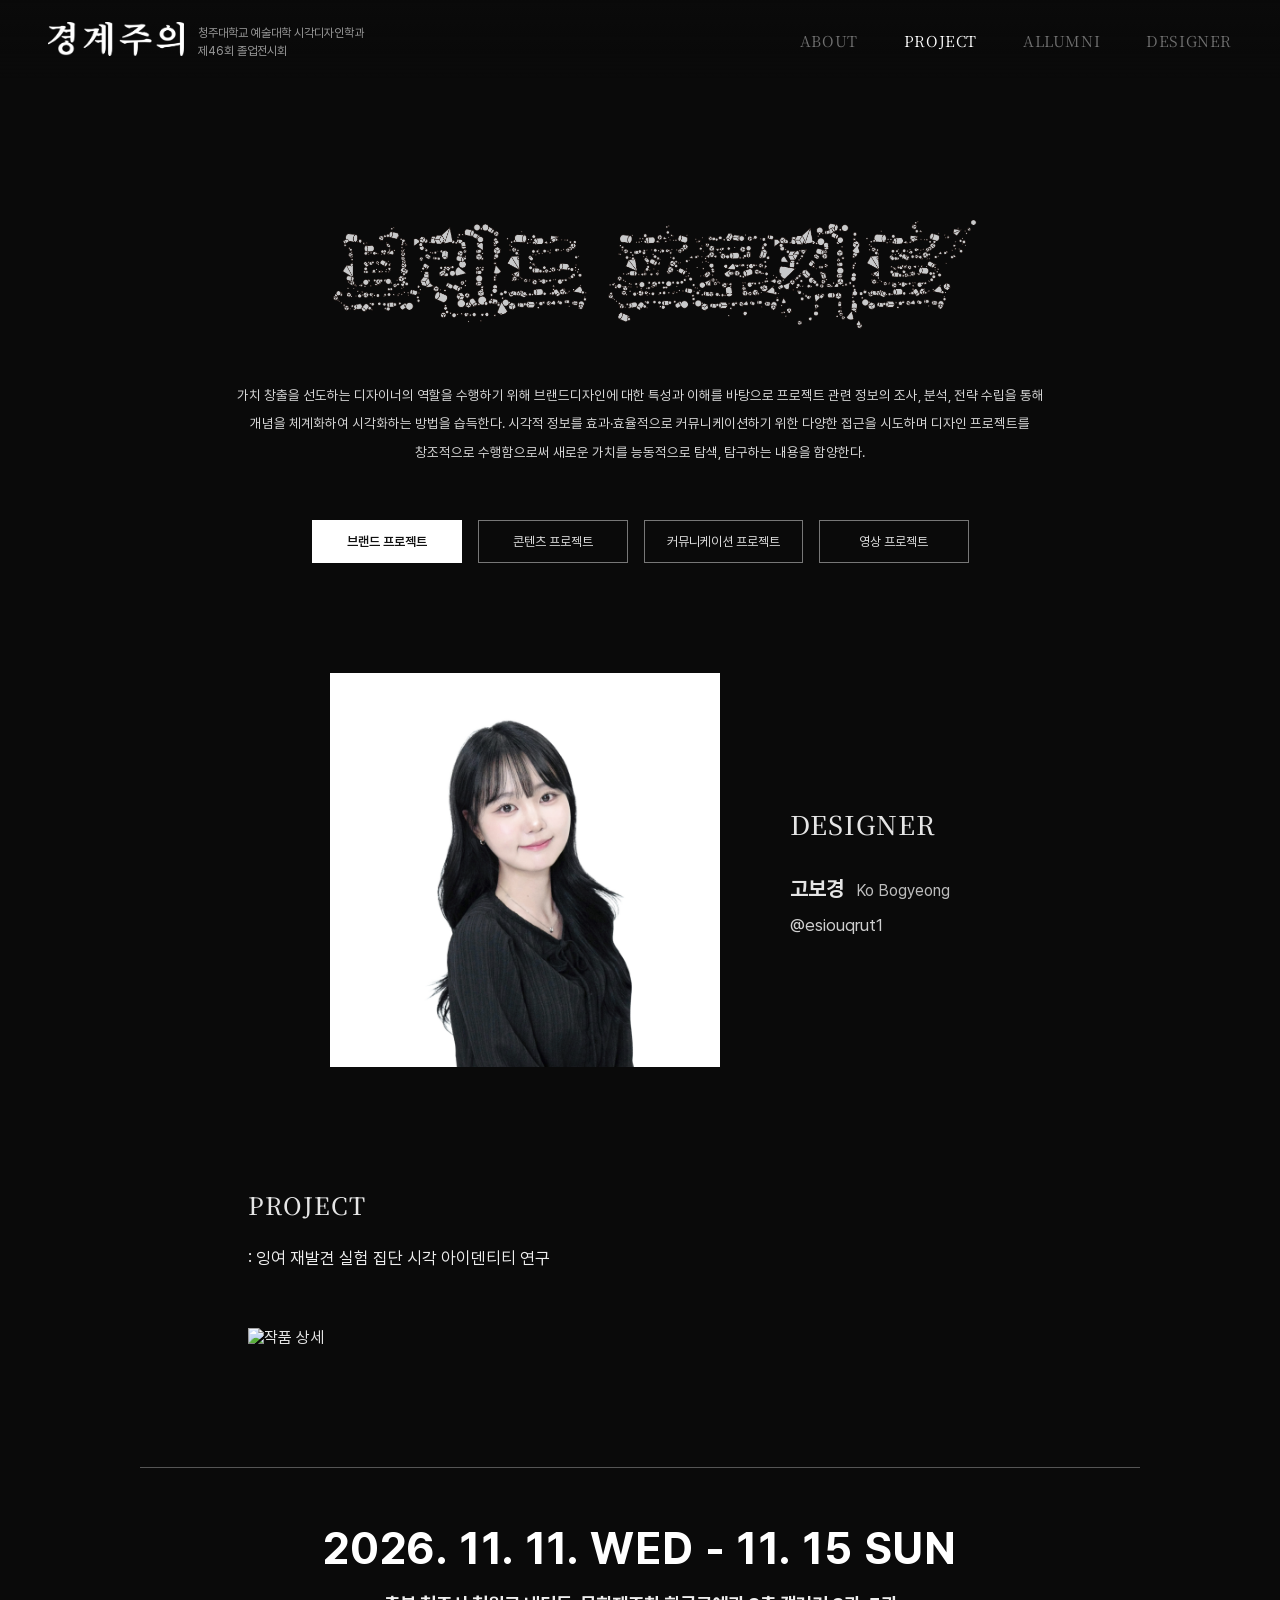
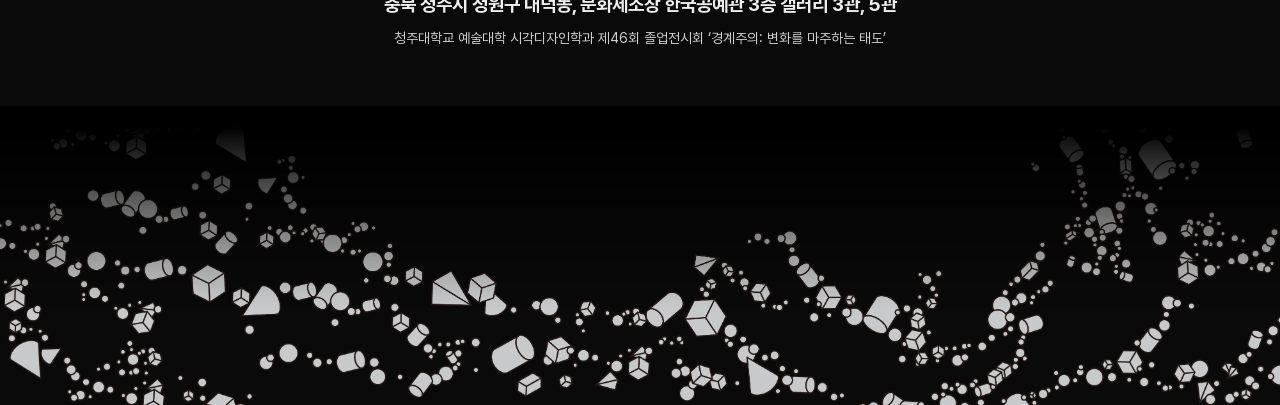
==== 1.html @ 380dfaa7 "Initial commit" ====
<!DOCTYPE html>
<html lang="ko">
<head>
<meta charset="UTF-8">
<meta name="viewport" content="width=device-width, initial-scale=1.0">
<title>브랜드 프로젝트 작품 상세 | 경계주의 - 청주대학교 시각디자인학과 제46회 졸업전시회</title>
<link rel="stylesheet" href="css/style.css">
</head>
<body>
<header class="topbar">
  <a class="brand" href="index.html">
    <!-- 모든 페이지 상단 왼쪽 로고: 경계주의.png -->
    <img src="images/logo.png" alt="경계주의">
    <div class="sub">청주대학교 예술대학 시각디자인학과<br>제46회 졸업전시회</div>
  </a>
  <nav class="gnb">
    <a href="about.html">ABOUT</a>
    <a href="project_brand.html" class="active">PROJECT</a>
    <a href="alumni.html">ALLUMNI</a>
    <a href="designer.html">DESIGNER</a>
  </nav>
</header>
<main class="page">
  <div class="proj-title"><img src="images/title-brand.png" alt="브랜드 프로젝트"></div>
  <div class="proj-intro">가치 창출을 선도하는 디자이너의 역할을 수행하기 위해 브랜드디자인에 대한 특성과 이해를 바탕으로 프로젝트 관련 정보의 조사, 분석, 전략 수립을 통해<br>개념을 체계화하여 시각화하는 방법을 습득한다. 시각적 정보를 효과·효율적으로 커뮤니케이션하기 위한 다양한 접근을 시도하며 디자인 프로젝트를</br> 창조적으로 수행함으로써 새로운 가치를 능동적으로 탐색, 탐구하는 내용을 함양한다.</br></div>
  <div class="proj-tabs">
    <a href="project_brand.html" class="on">브랜드 프로젝트</a>
    <a href="project_content.html">콘텐츠 프로젝트</a>
    <a href="project_comm.html">커뮤니케이션 프로젝트</a>
    <a href="project_video.html">영상 프로젝트</a>
  </div>

  <!-- ===== 학생별로 아래 내용 수정: 디테일얼굴 / 이름 / 영문이름 / 인스타 ===== -->
  <section class="detail-designer">
    <!-- 디테일얼굴 : 학생마다 다름, 추후 교체 (images/students/student-02.png) -->
    <div class="dface"><img src="images/students/student-02.png" alt="디자이너"></div>
    <div>
      <h3>DESIGNER</h3>
      <div class="dname">고보경<span class="en">Ko Bogyeong</span></div>
      <div class="dinsta">@esiouqrut1</div>
    </div>
  </section>

  <section class="detail-proj">
    <h3>PROJECT</h3>
    <!-- 프로젝트 설명 문구 : 학생마다 다름, 추후 수정 -->
    <div class="pdesc">: 잉여 재발견 실험 집단 시각 아이덴티티 연구</div>
    <!-- 작품사진디테일 : 학생마다 다름, 추후 교체 (images/work-detail1.png) -->
    <div class="pimg"><img alt="작품 상세"></div>
  </section>
</main>
<footer class="footer">
  <div class="footer-info">
    <hr class="footer-line">
    <div class="f-date">2026. 11. 11. WED - 11. 15 SUN</div>
    <div class="f-place">충북 청주시 청원구 내덕동, 문화제조창 한국공예관 3층 갤러리 3관, 5관</div>
    <div class="f-desc">청주대학교 예술대학 시각디자인학과 제46회 졸업전시회 &lsquo;경계주의: 변화를 마주하는 태도&rsquo;</div>
  </div>
  <!-- 모든 페이지 하단: 바닥.png -->
  <div class="footer-bg"><img src="images/footer-bg2.png" alt=""></div>
</footer>
<script src="js/main.js"></script>
<script src="js/project-detail.js"></script>
</body>
</html>
---- css/style.css ----
/* ===== 경계주의 졸업전시 사이트 공통 스타일 ===== */
/* 본문: 프리텐다드 / 영문·메뉴: 명조(세리프) */
@import url('https://fonts.googleapis.com/css2?family=Noto+Serif+KR:wght@400;500;600;700&display=swap');

@font-face{font-family:'Pretendard';font-style:normal;font-weight:400;font-display:swap;src:url('../fonts/Pretendard-Regular.woff2') format('woff2');}
@font-face{font-family:'Pretendard';font-style:normal;font-weight:600;font-display:swap;src:url('../fonts/Pretendard-SemiBold.woff2') format('woff2');}
@font-face{font-family:'Pretendard';font-style:normal;font-weight:700;font-display:swap;src:url('../fonts/Pretendard-Bold.woff2') format('woff2');}

:root{
  --bg:#0a0a0a;
  --fg:#e5e5e5;
  --dim:#9a9a9a;
  --serif:'Noto Serif KR','Times New Roman',serif;
  --sans:'Pretendard',-apple-system,BlinkMacSystemFont,sans-serif;
}
*{margin:0;padding:0;box-sizing:border-box;}
html{scroll-behavior:smooth;}
body{background:var(--bg);color:var(--fg);font-family:var(--sans);min-height:100vh;}
img{max-width:100%;display:block;}
a{color:inherit;text-decoration:none;}

/* ===== 상단바 ===== */
.topbar{
  position:fixed;top:0;left:0;right:0;z-index:100;
  display:flex;align-items:flex-start;justify-content:space-between;
  padding:22px 48px 18px;
  background:linear-gradient(to bottom,rgba(10,10,10,.92),rgba(10,10,10,.6) 70%,transparent);
}
.topbar .brand{display:flex;align-items:flex-start;gap:14px;}
.topbar .brand img{height:34px;width:auto;}
.topbar .brand .sub {
  font-size: 12px;
  line-height: 1.5;
  color: var(--dim);
  padding-top: 2px;
}
.gnb{display:flex;gap:46px;padding-top:8px;}
.gnb a{
  font-family:var(--serif);font-size:15px;letter-spacing:.04em;
  color:#6f6f6f;transition:color .25s;
}
.gnb a:hover{color:#fff;}
.gnb a.active{color:#fff;}

/* ===== 공통 레이아웃 ===== */
.page{padding-top:110px;}
.container{max-width:1200px;margin:0 auto;padding:0 40px;}

/* ===== 홈 ===== */
.home-hero{position:relative;width:100%;height:100vh;overflow:hidden;background:#000;}
.home-hero video,
.home-hero img.hero-fallback{
  position:absolute;inset:0;width:100%;height:100%;object-fit:cover;
}

/* ===== 하단 바닥 푸터 ===== */
.footer{margin-top:120px;position:relative;}
.footer .footer-info{
  text-align:center;padding:0 24px 60px;position:relative;z-index:2;
}
.footer .footer-line{
  width:min(1000px,88%);margin:0 auto 54px;border:none;border-top:1px solid #555;
}
.footer .f-date{font-size:clamp(28px,4vw,44px);font-weight:800;letter-spacing:.02em;color:#fff;}
.footer .f-place{margin-top:18px;font-size:clamp(14px,1.6vw,19px);font-weight:700;color:#eee;}
.footer .f-desc{margin-top:14px;font-size:clamp(11px,1.2vw,14px);color:#cfcfcf;}
.footer .footer-bg{width:100%;}
.footer .footer-bg img{width:100%;height:auto;}

/* ===== ABOUT ===== */
.about-head{text-align:center;margin-top:70px;}
.about-head h2{font-size:clamp(18px,2.2vw,26px);font-weight:700;}
.about-head h1{font-family:var(--serif);font-weight:600;font-size:clamp(20px,2.6vw,30px);margin-top:18px;}
.about-head .meta{margin-top:30px;font-size:clamp(13px,1.4vw,16px);line-height:1.9;color:#ddd;}
.about-cols{
  display:grid;grid-template-columns:1fr 1fr;gap:70px;
  max-width:1060px;margin:90px auto 0;
}
.about-cols p{font-size:14px;line-height:2;color:#d6d6d6;margin-bottom:34px;}
.about-cols p.sign{color:#9a9a9a;}
.divider{width:min(1100px,86%);margin:110px auto;border:none;border-top:1px solid #4a4a4a;}
.poster-sec{text-align:center;}
.poster-sec h3{font-size:18px;font-weight:700;}
.poster-sec .en{font-family:var(--serif);color:#bdbdbd;margin-top:6px;font-size:15px;}
.poster-sec .poster-img{width:min(390px,78%);margin:46px auto 0;}
.poster-caption{max-width:980px;margin:70px auto 0;text-align:center;font-size:13.5px;line-height:2.3;color:#d9d9d9;}
.committee{text-align:center;margin-top:40px;}
.committee h3{font-size:19px;font-weight:700;margin-bottom:60px;}
.committee .chairs{display:flex;justify-content:center;gap:64px;margin-bottom:70px;}
.committee .chairs .c b{display:block;font-size:14px;margin-bottom:12px;}
.committee .chairs .c span{font-size:14px;color:#ddd;}
.committee .heads{display:flex;justify-content:center;flex-wrap:wrap;gap:56px;}
.committee .heads .c b{display:block;font-size:14px;margin-bottom:12px;}
.committee .heads .c span{font-size:14px;color:#ddd;}
.dept-list{
  width: 100%;
  max-width: 1000px;
  margin: 120px auto 0;
  display: flex;
  flex-direction: column;
  gap: 64px;  position: relative;
  left: 60px;
}

.dept{
  display: grid;
  grid-template-columns: 1fr 1fr;
  gap: 80px;
}
.dept .d-desc b{display:block;font-size:14px;margin-bottom:14px;}
.dept .d-desc p{font-size:13px;line-height:1.95;color:#cfcfcf;}
.dept .d-members p{font-size:13px;line-height:1.9;color:#d9d9d9;margin-bottom:10px;}
.thanks{text-align:center;margin-top:300px;}
.thanks h3{font-size:19px;font-weight:700;margin-bottom:66px;}
.thanks .t-grid{max-width:880px;margin:0 auto;display:grid;grid-template-columns:180px 1fr;gap:26px 40px;text-align:left;}
.thanks .t-grid .k{font-size:13.5px;color:#eee;}
.thanks .t-grid .v{font-size:13.5px;line-height:2;color:#d9d9d9;}
.map-sec{text-align:center;margin-top:300px;}
.map-sec h3{font-size:19px;font-weight:700;margin-bottom:20px;}
.map-sec img{width:min(900px,90%);margin:0 auto;}

/* 스크롤 리빌 (About: 글자 스르륵 나타남) */
.reveal{opacity:0;transform:translateY(34px);transition:opacity 1.1s ease,transform 1.1s ease;}
.reveal.show{opacity:1;transform:none;}

/* ===== PROJECT 공통 ===== */
.proj-title{width:min(1080px,80%);margin:70px auto 0;}
.proj-title img{width:100%;margin-top:-6%;margin-bottom:-8%;} /* ← 과목명 이미지 아래 빈 여백 잘라내기 (숫자가 클수록 더 가까워짐) */
.proj-intro{max-width:860px;margin:24px auto 0;text-align:center;font-size:13.5px;line-height:2.1;color:#d6d6d6;padding:0 24px;}
.proj-tabs{display:flex;justify-content:center;flex-wrap:wrap;gap:16px;margin-top:54px;}
.proj-tabs a{
  min-width:150px;text-align:center;padding:13px 22px;
  border:1px solid #777;font-size:13px;color:#ddd;background:transparent;
  transition:background .2s,color .2s;
}
.proj-tabs a.on{background:#fff;color:#111;border-color:#fff;font-weight:600;}
.proj-tabs a:hover{background:#fff;color:#111;}
.works{
  max-width:1200px;margin:90px auto 0;padding:0 36px;
  display:grid;grid-template-columns:repeat(4,1fr);gap:48px 22px;
}
.work-card .thumb{aspect-ratio:173/221;overflow:hidden;background:#161616;}
.work-card .thumb img{width:100%;height:100%;object-fit:cover;transition:transform .35s;}
.work-card:hover .thumb img{transform:scale(1.04);}
.work-card .cap{display:flex;align-items:center;justify-content:space-between;margin-top:12px;gap:8px;}
.work-card .cap .t b{display:block;font-size:12.5px;font-weight:600;color:#fff;}
.work-card .cap .t span{display:block;font-size:11px;color:#bdbdbd;margin-top:4px;}
.work-card .cap .face{width:34px;height:34px;border-radius:50%;overflow:hidden;flex:none;}
.work-card .cap .face img{width:100%;height:100%;object-fit:cover;}

/* ===== 작품 상세 (1,2,3,4) ===== */
.detail-designer{
  max-width:1100px;margin:110px auto 0;padding:0 36px;
  display:grid;grid-template-columns:minmax(260px,390px) 1fr;gap:70px;align-items:center;
}
.detail-designer .dface{width:100%;}
.detail-designer h3{font-family:var(--serif);font-size:26px;font-weight:500;letter-spacing:.04em;}
.detail-designer .dname{margin-top:34px;font-size:21px;font-weight:700;}
.detail-designer .dname .en{font-size:16px;font-weight:400;color:#bdbdbd;margin-left:12px;}
.detail-designer .dinsta{margin-top:14px;font-size:17px;color:#cfcfcf;}
.detail-proj{max-width:1100px;margin:120px auto 0;padding:0 36px;}
.detail-proj h3{font-family:var(--serif);font-size:24px;font-weight:500;letter-spacing:.04em;}
.detail-proj .pdesc{margin-top:26px;font-size:17px;color:#eee;}
.detail-proj .pimg{margin-top:60px;}

/* ===== ALUMNI ===== */
.alumni-title{width:min(1400px,94%);margin:90px auto 0;}
.alumni-sec{text-align:center;margin-top:120px;}
.alumni-sec .en-head{font-family:var(--serif);font-size:clamp(18px,2.2vw,26px);}
.alumni-sec .invite{font-family:var(--serif);font-size:clamp(22px,3vw,34px);line-height:1.8;margin-top:70px;}
.alumni-body{max-width:760px;margin:90px auto 0;text-align:center;font-size:14px;line-height:2.1;color:#ddd;padding:0 24px;}
.alumni-body p{margin-bottom:30px;}
.alumni-sign{text-align:center;margin-top:70px;color:#bdbdbd;font-size:13.5px;}
.alumni-info{max-width:980px;margin:130px auto 0;padding:0 36px;display:flex;flex-direction:column;gap:70px;}
.alumni-row{display:grid;grid-template-columns:300px 1fr;gap:40px;}
.alumni-row .k{font-family:var(--serif);font-size:18px;font-weight:600;}
.alumni-row .k.sans{font-family:var(--sans);font-weight:700;font-size:17px;}
.alumni-row .v{font-size:14px;line-height:1.9;color:#ddd;}
.alumni-row .v b{display:block;font-family:var(--serif);font-size:16px;margin-bottom:12px;color:#fff;}
.alumni-row .v ul{list-style:none;}
.alumni-row .v ul li{font-size:13.5px;line-height:2;color:#d6d6d6;}
.alumni-row .v ul li::before{content:'▪ ';font-size:10px;}
.alumni-map{width:min(560px,90%);margin:40px auto 0;}
.alumni-part{margin-bottom:46px;}

/* ===== DESIGNER (학생 프로필) ===== */
.designer-title{width:min(1300px,100%);margin:70px auto 0;}
.designer-title img{width:100%;margin-top:-6%;margin-bottom:-8%;} /* ← 학생프로필 이미지 위·아래 빈 여백 잘라내기 (프로젝트 페이지와 같은 방식) */
.designer-sub{text-align:center;font-family:var(--serif);font-size:18px;margin-top:34px;color:#eee;}
.profiles{
  max-width:1160px;margin:90px auto 0;padding:0 36px;
  display:grid;grid-template-columns:repeat(4,1fr);gap:70px 44px;
}
.profile .pface{overflow:hidden;aspect-ratio:217/219;background:#161616;}
.profile .pface img{width:100%;height:100%;object-fit:cover;transition:transform .35s ease;}
/* hover: 얼굴 살짝 커짐 */
.profile:hover .pface img{transform:scale(1.07);}
.profile .pname{margin-top:20px;font-size:15px;font-weight:700;}
.profile .pname .en{font-size:12.5px;font-weight:400;color:#bdbdbd;margin-left:8px;}
.profile .pcontact{margin-top:10px;font-size:14px;color:#9a9a9a;transition:color .25s;}
/* hover: 인스타/이메일 흰색 */
.profile:hover .pcontact{color:#fff;}

/* ===== 반응형 ===== */
@media (max-width:1100px){
  .works{grid-template-columns:repeat(4,1fr);}
  .profiles{grid-template-columns:repeat(3,1fr);}
}
@media (max-width:820px){
  .topbar{padding:16px 22px;}
  .gnb{gap:22px;}
  .gnb a{font-size:12px;}
  .topbar .brand .sub{display:none;}
  .about-cols{grid-template-columns:1fr;gap:0;}
  .dept{grid-template-columns:1fr;gap:20px;}
  .works{grid-template-columns:repeat(3,1fr);gap:34px 16px;}
  .profiles{grid-template-columns:repeat(2,1fr);gap:50px 26px;}
  .detail-designer{grid-template-columns:1fr;gap:40px;}
  .alumni-row{grid-template-columns:1fr;gap:16px;}
  .thanks .t-grid{grid-template-columns:120px 1fr;}
}
@media (max-width:520px){
  .works{grid-template-columns:repeat(2,1fr);}
  .profiles{grid-template-columns:repeat(2,1fr);}
}

/* ABOUT: 본문을 페이지 중앙에 정렬 */
.about-cols { justify-content:center; text-align:center; }
.about-cols > div { min-width:0; }
.about-cols p { text-align:center; }

/* ABOUT screenshot-aligned layout: centered sections, left-aligned body columns */
.about-head{margin-top:70px;text-align:center;}
.about-cols{width:min(1120px,88%);max-width:1120px;margin:105px auto 0;grid-template-columns:minmax(0,1fr) minmax(0,1fr);gap:110px;text-align:left;}
.about-cols p,.about-cols p.sign{text-align:left;}
.committee{max-width:1000px;margin:70px auto 0;text-align:center;}
.committee .chairs{gap:28px;margin-bottom:45px;}
.committee .heads{gap:48px;}
.dept-list{max-width:900px;margin:145px auto 0;gap:58px;}
.dept{grid-template-columns:minmax(0,1.2fr) minmax(0,1fr);gap:85px;align-items:start;}
.dept .d-members{align-self:center;}
.thanks .t-grid {
  width: max-content;
  max-width: 100%;
  margin: 0 auto;
  display: grid;
  grid-template-columns: 150px max-content;
  column-gap: 35px;
  row-gap: 30px;
  align-items: start;
  text-align: left;
}

.thanks .t-grid .k,
.thanks .t-grid .v {
  margin: 0;
  padding: 0;
  line-height: 1.8;
  align-self: start;
}
@media(max-width:760px){.about-cols{width:90%;grid-template-columns:1fr;gap:0;margin-top:65px}.dept-list{width:90%;gap:48px}.dept{grid-template-columns:1fr;gap:14px}.dept .d-members{align-self:start}.committee .heads{gap:24px}.thanks .t-grid{width:90%;grid-template-columns:1fr;gap:8px}}

/* 2026-10-19: 요청한 영역만 위치 정렬 (글자 정렬/기존 줄바꿈 유지) */
.work-card .cap .face{display:none;}
.detail-proj{max-width:856px;} /* 작품 784px + 좌우 여백 36px씩 */
.detail-proj .pimg img{margin-inline:auto;}
@media (min-width:821px){
  .detail-designer{
    width:fit-content;
    max-width:100%;
    grid-template-columns:390px max-content;
    margin-inline:auto;
  }
  .alumni-info{
    width:max-content;
    max-width:100%;
    margin-inline:auto;
  }
  .alumni-row{grid-template-columns:300px max-content;}
}

/* 제공된 브랜드·커뮤니케이션·영상 시안의 작품 목록 */
.project-reference .work-card .cap{justify-content:center;text-align:center;}
.project-reference .work-card .cap .t{width:100%;}
.project-reference .caption-reference{width:100%;max-width:245px;margin-inline:auto;mix-blend-mode:screen;}
@media(min-width:821px){
  .project-reference .works{column-gap:52px;}
}

/* 작품 상세페이지: 공동 제작자 각각의 프로필을 표시 (단독 제작자 레이아웃은 유지) */
.detail-designer.has-multiple-designers {
  width: fit-content; /* 2인 프로필 묶음 전체를 가운데 정렬 */
  max-width: 1100px;
  display: block;
  margin-left: auto;
  margin-right: auto;
}
.detail-designers-heading {
  margin-bottom: 35px;
}
.detail-people {
  display: grid;
  grid-template-columns: repeat(2, minmax(0, 390px)); /* 칸 너비 = 사진 너비 */
  gap: 48px;
}
.detail-person .dface {
  max-width: 390px;
}
.detail-person .dname {
  margin-top: 20px;
}
.detail-person .dinsta {
  margin-top: 8px;
  overflow-wrap: anywhere;
}
.detail-designer .photo-not-available {
  background: #191919;
  aspect-ratio: 1 / 1;
  display: grid;
  place-items: center;
  color: #aaa;
}
@media (max-width: 600px) {
  .detail-people { grid-template-columns: 1fr; gap: 36px; }
}

/* 썸네일·상세 이미지 파일이 아직 없을 때 표시 */
.work-card .thumb.is-empty,.detail-proj .pimg.is-empty{display:flex;align-items:center;justify-content:center;background:#181818;color:#909090;font-size:12px;letter-spacing:-.2px;}
.work-card .thumb.is-empty::after,.detail-proj .pimg.is-empty::after{content:'이미지 준비 중';}
.detail-proj .pimg.is-empty{aspect-ratio:4/3;}

/* ABOUT 상단 배경 이미지 (images/about-top.png) */
.about-head { position: relative; z-index: 0; margin-top: 110px; } /* 글자 전체를 아래로 (원래 70px) */
.about-top-bg {
  position: absolute; z-index: -1;
  top: -220px;              /* 화면 맨 위까지 올림 (.page 위 여백 110px + .about-head 위 여백 110px) */
  height: 400px;            /* 그래픽 세로 길이 (ALUMNI·DESIGNER와 같은 값) */
  left: 0; right: 0;        /* 화면 가로 전체 */
  pointer-events: none;
}
.about-top-bg img { width: 100%; height: 100%; object-fit: cover; }

/* ALUMNI·DESIGNER 상단 배경 이미지 (ABOUT과 같은 images/about-top.png) */
.page.has-top-bg { position: relative; z-index: 0; }
.page-top-bg {
  position: absolute; z-index: -1;
  top: 0; left: 0; right: 0;   /* 화면 맨 위, 가로 전체 */
  height: 400px;               /* 그래픽 세로 길이 (ABOUT과 같은 높이) */
  pointer-events: none;
}
.page-top-bg img { width: 100%; height: 100%; object-fit: cover; }
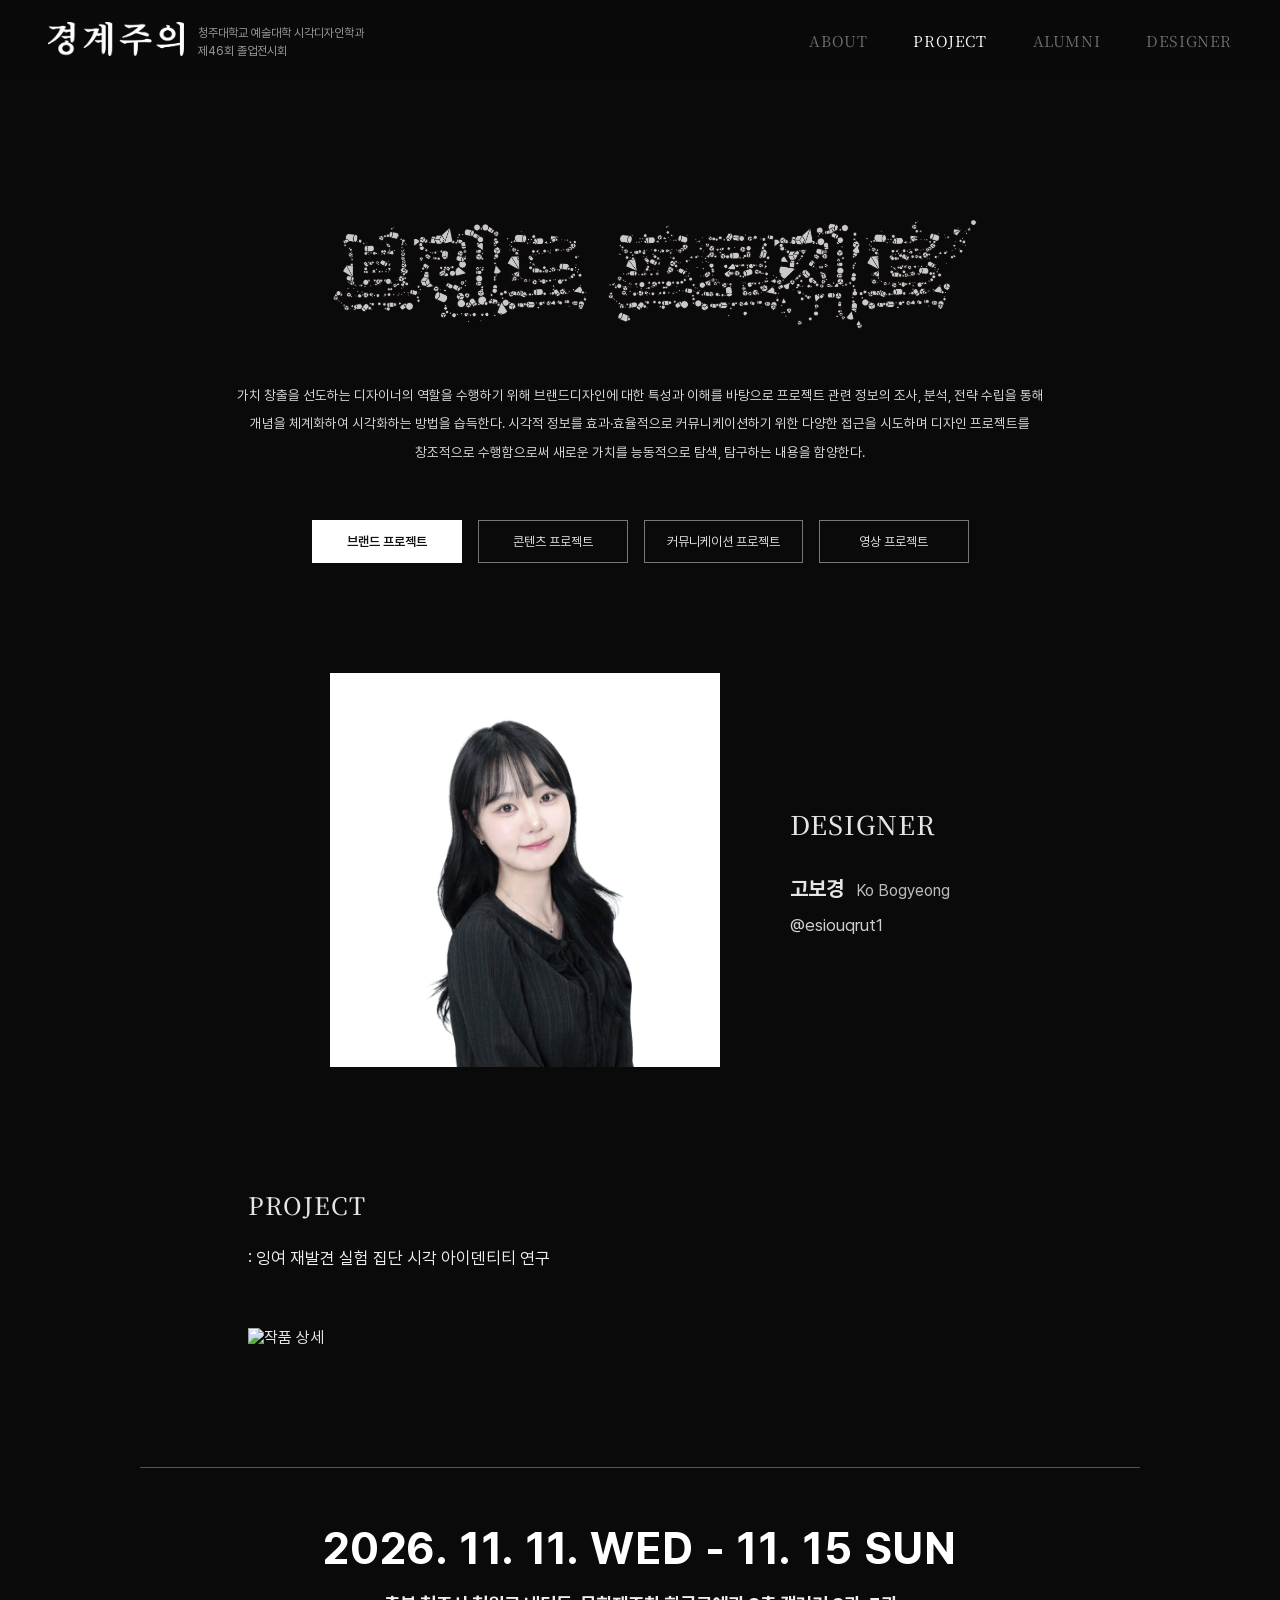
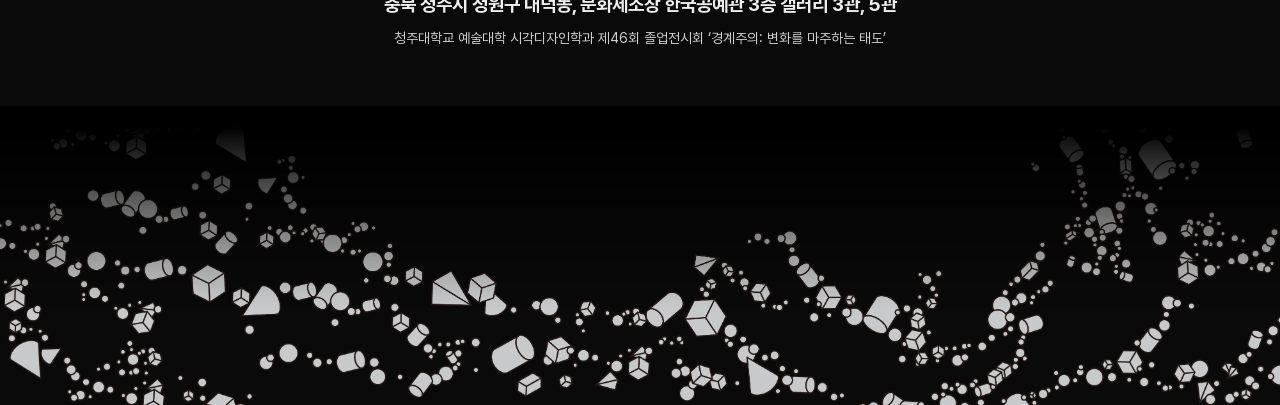
==== commit 715b35e4: "alumni" ====
--- a/1.html
+++ b/1.html
@@ -16,7 +16,7 @@
   <nav class="gnb">
     <a href="about.html">ABOUT</a>
     <a href="project_brand.html" class="active">PROJECT</a>
-    <a href="alumni.html">ALLUMNI</a>
+    <a href="alumni.html">ALUMNI</a>
     <a href="designer.html">DESIGNER</a>
   </nav>
 </header>
